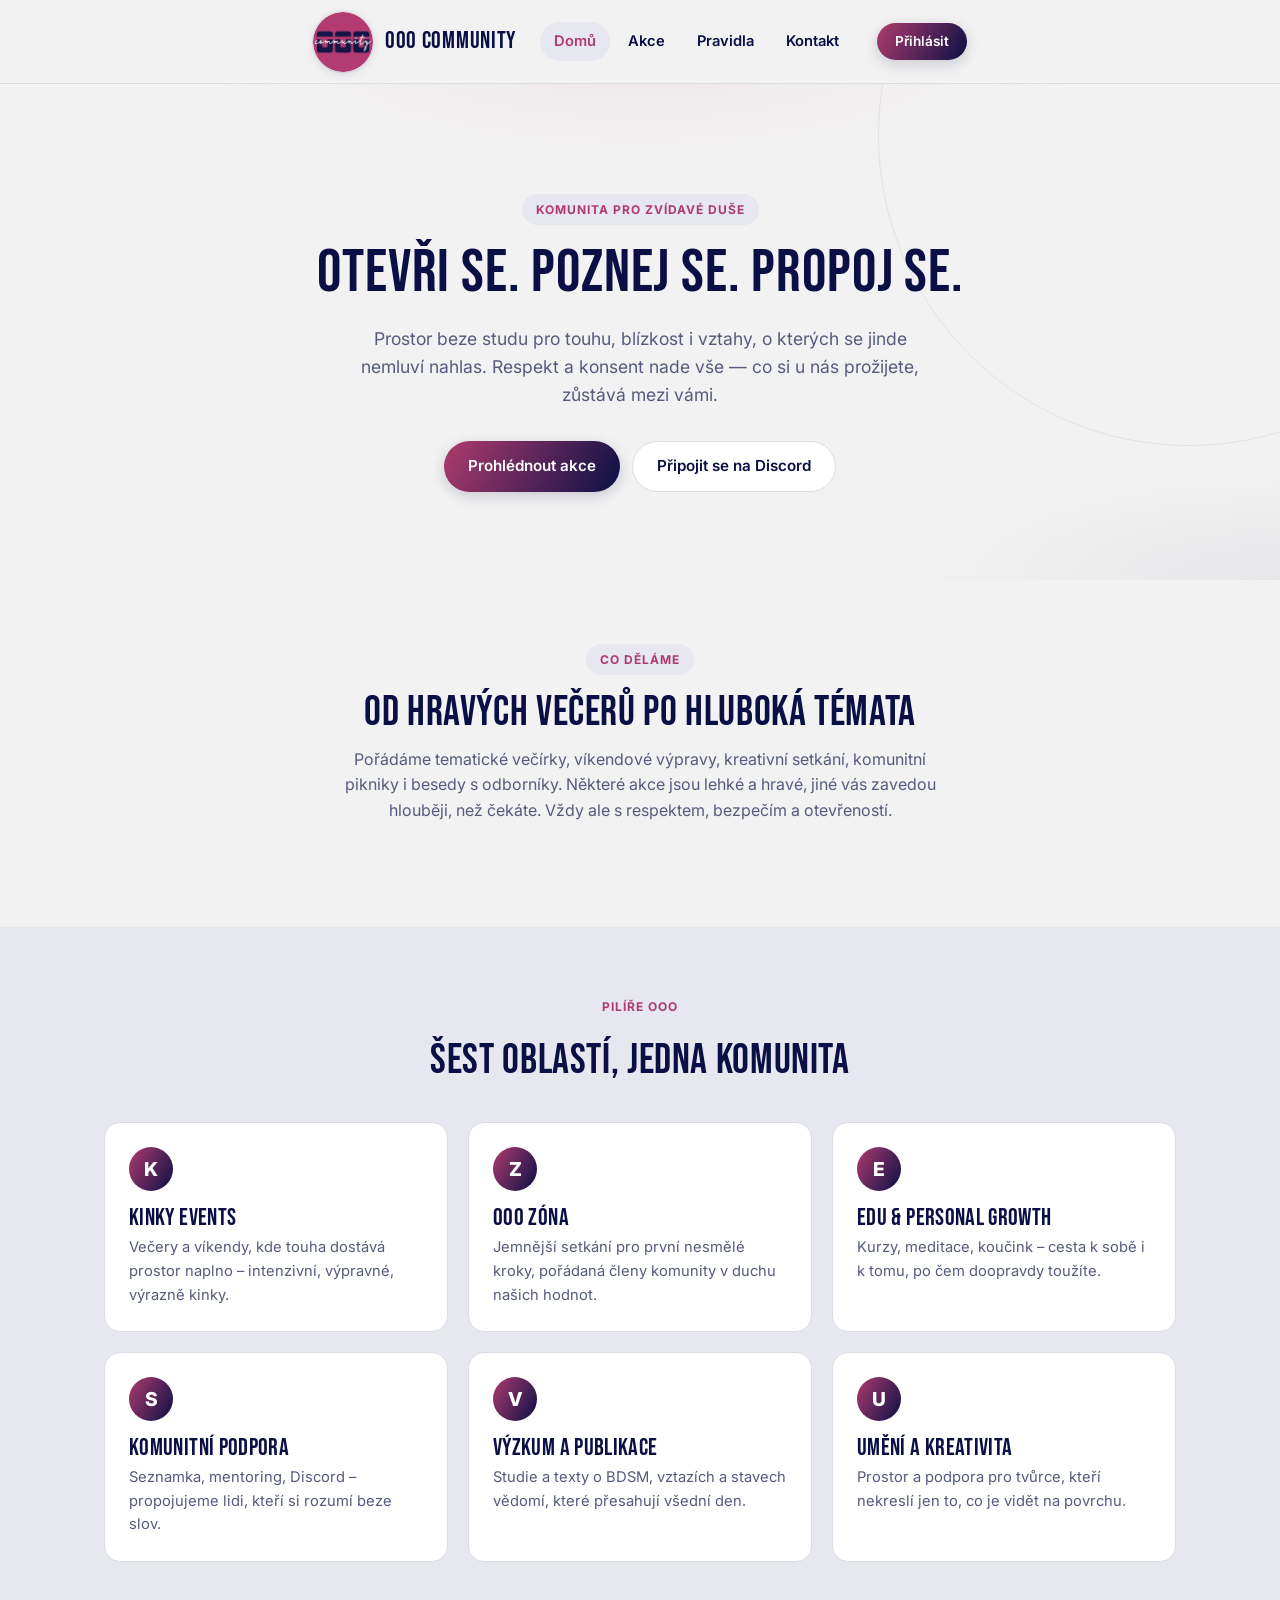
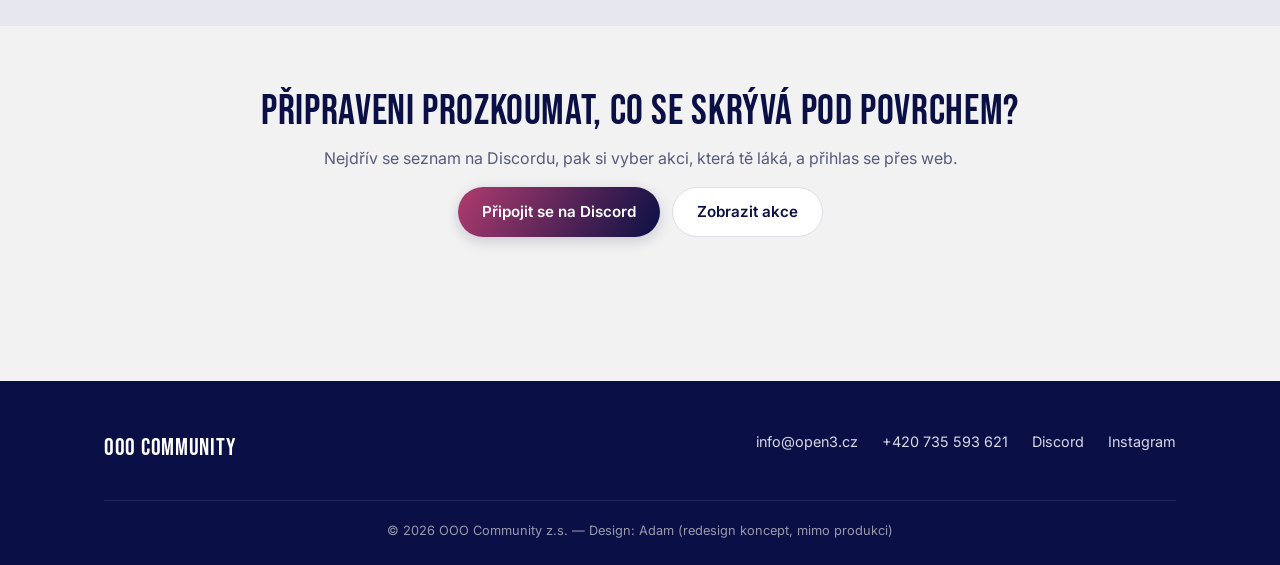
==== index.html @ bc5e49de "Přepsat texty na hlavní stránce - tajemnější a smyslnější tón" ====
<!DOCTYPE html>
<html lang="cs">
<head>
  <meta charset="utf-8">
  <meta name="viewport" content="width=device-width, initial-scale=1">
  <meta name="description" content="OOO Community - Otevři se. Poznej se. Propoj se.">
  <link rel="preconnect" href="https://fonts.googleapis.com">
  <link href="https://fonts.googleapis.com/css2?family=Bebas+Neue&family=Inter:wght@400;500;600;700;800&display=swap" rel="stylesheet">
  <link rel="icon" href="favicon.ico">
  <link rel="stylesheet" href="assets/css/style.css">
  <title>OOO Community — Otevři se. Poznej se. Propoj se.</title>
</head>
<body>

  <header class="site-header">
    <div class="container">
      <a class="brand" href="index.html"><img src="assets/images/OOOlogo.png" alt="OOO logo"> <span>OOO Community</span></a>
      <nav>
        <ul class="nav-links" id="nav-links">
          <li><a href="index.html" class="active">Domů</a></li>
          <li><a href="akce.html">Akce</a></li>
          <li><a href="pravidla.html">Pravidla</a></li>
          <li><a href="contact.html">Kontakt</a></li>
        </ul>
      </nav>
      <div class="header-actions">
        <div id="user-info"><img id="user-avatar" src="" alt=""><span id="user-name"></span></div>
        <a id="login-button" href="#" class="btn btn-primary btn-sm">Přihlásit</a>
        <button class="nav-toggle" id="nav-toggle" aria-label="Menu">☰</button>
      </div>
    </div>
  </header>

  <section class="hero">
    <div class="container">
      <span class="eyebrow">Komunita pro zvídavé duše</span>
      <h1>Otevři se. Poznej se. Propoj se.</h1>
      <p class="lead">Prostor beze studu pro touhu, blízkost i vztahy, o kterých se jinde nemluví nahlas. Respekt a konsent nade vše — co si u nás prožijete, zůstává mezi vámi.</p>
      <div class="hero-actions">
        <a href="akce.html" class="btn btn-primary">Prohlédnout akce</a>
        <a href="https://discord.gg/qYCAubmDQc" class="btn btn-outline">Připojit se na Discord</a>
      </div>
    </div>
  </section>

  <section class="section">
    <div class="container">
      <div class="section-head">
        <span class="eyebrow">Co děláme</span>
        <h2>Od hravých večerů po hluboká témata</h2>
        <p>Pořádáme tematické večírky, víkendové výpravy, kreativní setkání, komunitní pikniky i besedy s odborníky. Některé akce jsou lehké a hravé, jiné vás zavedou hlouběji, než čekáte. Vždy ale s respektem, bezpečím a otevřeností.</p>
      </div>
    </div>
  </section>

  <section class="section section-alt">
    <div class="container">
      <div class="section-head">
        <span class="eyebrow">Pilíře OOO</span>
        <h2>Šest oblastí, jedna komunita</h2>
      </div>
      <div class="pillars-grid">
        <div class="pillar-card">
          <div class="icon">K</div>
          <h3>Kinky Events</h3>
          <p>Večery a víkendy, kde touha dostává prostor naplno – intenzivní, výpravné, výrazně kinky.</p>
        </div>
        <div class="pillar-card">
          <div class="icon">Z</div>
          <h3>OOO zóna</h3>
          <p>Jemnější setkání pro první nesmělé kroky, pořádaná členy komunity v duchu našich hodnot.</p>
        </div>
        <div class="pillar-card">
          <div class="icon">E</div>
          <h3>Edu &amp; Personal Growth</h3>
          <p>Kurzy, meditace, koučink – cesta k sobě i k tomu, po čem doopravdy toužíte.</p>
        </div>
        <div class="pillar-card">
          <div class="icon">S</div>
          <h3>Komunitní podpora</h3>
          <p>Seznamka, mentoring, Discord – propojujeme lidi, kteří si rozumí beze slov.</p>
        </div>
        <div class="pillar-card">
          <div class="icon">V</div>
          <h3>Výzkum a publikace</h3>
          <p>Studie a texty o BDSM, vztazích a stavech vědomí, které přesahují všední den.</p>
        </div>
        <div class="pillar-card">
          <div class="icon">U</div>
          <h3>Umění a kreativita</h3>
          <p>Prostor a podpora pro tvůrce, kteří nekreslí jen to, co je vidět na povrchu.</p>
        </div>
      </div>
    </div>
  </section>

  <section class="section text-center">
    <div class="container">
      <h2>Připraveni prozkoumat, co se skrývá pod povrchem?</h2>
      <p>Nejdřív se seznam na Discordu, pak si vyber akci, která tě láká, a přihlas se přes web.</p>
      <div class="hero-actions">
        <a href="https://discord.gg/qYCAubmDQc" class="btn btn-primary">Připojit se na Discord</a>
        <a href="akce.html" class="btn btn-outline">Zobrazit akce</a>
      </div>
    </div>
  </section>

  <footer class="site-footer">
    <div class="container">
      <div class="footer-grid">
        <div class="footer-brand">OOO Community</div>
        <ul class="footer-links">
          <li><a href="mailto:info@open3.cz">info@open3.cz</a></li>
          <li><a href="tel:+420735593621">+420 735 593 621</a></li>
          <li><a href="https://discord.gg/qYCAubmDQc">Discord</a></li>
          <li><a href="https://www.instagram.com/ooo.community">Instagram</a></li>
        </ul>
      </div>
      <div class="footer-bottom">© 2026 OOO Community z.s. — Design: Adam (redesign koncept, mimo produkci)</div>
    </div>
  </footer>

  <script src="assets/js/auth.js"></script>
</body>
</html>
---- assets/css/style.css ----
/* ==========================================================================
   OOO Community — redesign 2026
   Moderní design systém, bez jQuery/Bootstrap/owl-carousel.
   ========================================================================== */

:root {
  /* ---- Brand barvy OOO ---- */
  --navy: #0a1045;      /* modrá hlavní */
  --purple: #af3b6e;    /* fialová dominantní */
  --off-white: #f2f2f2; /* bílá hlavní */
  --sky: #05b2dc;       /* doplňková modrá */
  --mint: #21fa90;      /* doplňková zelená */

  --bg: var(--off-white);
  --bg-alt: #e7e7ef;
  --surface: #ffffff;
  --text: var(--navy);
  --text-muted: #565b7d;
  --border: #dcdce6;

  --primary: var(--purple);
  --primary-dark: #7e2a52;
  --accent: var(--sky);
  /* Decentní přechod fialová -> modrá (dvě dominantní brand barvy), bez duhy */
  --gradient: linear-gradient(120deg, var(--purple) 0%, var(--navy) 100%);

  --success: #067a4d;
  --success-bg: #dffcee;
  --warning: #b3660a;
  --warning-bg: #fdf2e2;

  --radius-sm: 10px;
  --radius: 16px;
  --radius-lg: 24px;
  --shadow-sm: 0 1px 3px rgba(23, 23, 43, 0.06), 0 1px 2px rgba(23, 23, 43, 0.04);
  --shadow: 0 8px 24px rgba(23, 23, 43, 0.08);
  --shadow-lg: 0 20px 48px rgba(23, 23, 43, 0.14);

  --header-h: 84px;
  --container: 1120px;
}

* { box-sizing: border-box; }

html { scroll-behavior: smooth; }

body {
  margin: 0;
  font-family: "Inter", system-ui, -apple-system, "Segoe UI", sans-serif;
  background: var(--bg);
  color: var(--text);
  line-height: 1.6;
  -webkit-font-smoothing: antialiased;
}

img { max-width: 100%; display: block; }

a { color: var(--primary); text-decoration: none; }
a:hover { color: var(--primary-dark); }

.container {
  max-width: var(--container);
  margin: 0 auto;
  padding: 0 24px;
}

h1, h2, h3, h4, h5 {
  font-family: "Bebas Neue", "Arial Narrow", sans-serif;
  font-weight: 400;
  text-transform: uppercase;
  line-height: 1.05;
  letter-spacing: 0.015em;
  margin: 0 0 12px;
}
h1 { font-size: clamp(2.6rem, 5.2vw, 3.8rem); }
h2 { font-size: clamp(1.9rem, 3.6vw, 2.6rem); }
h3 { font-size: 1.5rem; }

p { margin: 0 0 16px; color: var(--text-muted); }

.eyebrow {
  display: inline-block;
  font-size: 0.75rem;
  font-weight: 700;
  letter-spacing: 0.08em;
  text-transform: uppercase;
  color: var(--primary);
  background: var(--bg-alt);
  padding: 6px 14px;
  border-radius: 999px;
  margin-bottom: 16px;
}

/* ---------- Buttons ---------- */
.btn {
  display: inline-flex;
  align-items: center;
  justify-content: center;
  gap: 8px;
  font-weight: 600;
  font-size: 0.95rem;
  padding: 12px 24px;
  border-radius: 999px;
  border: none;
  cursor: pointer;
  transition: transform 0.15s ease, box-shadow 0.15s ease, opacity 0.15s ease;
  text-decoration: none;
  white-space: nowrap;
}
.btn:hover { transform: translateY(-1px); color: inherit; }
.btn-primary {
  background: var(--gradient);
  color: #fff;
  box-shadow: 0 4px 14px rgba(10, 16, 69, 0.18);
}
.btn-primary:hover { box-shadow: 0 8px 20px rgba(10, 16, 69, 0.24); color: #fff; }
.btn-outline {
  background: var(--surface);
  color: var(--text);
  border: 1.5px solid var(--border);
}
.btn-outline:hover { border-color: var(--primary); color: var(--primary); }
.btn-sm { padding: 8px 18px; font-size: 0.85rem; }
.btn-block { width: 100%; }
.btn:disabled { opacity: 0.5; cursor: not-allowed; transform: none; }

/* ---------- Header ---------- */
.site-header {
  position: sticky;
  top: 0;
  z-index: 100;
  height: var(--header-h);
  display: flex;
  align-items: center;
  background: rgba(242, 242, 242, 0.75);
  backdrop-filter: blur(14px);
  -webkit-backdrop-filter: blur(14px);
  border-bottom: 1px solid var(--border);
}
.site-header .container {
  display: flex;
  align-items: center;
  justify-content: space-between;
  gap: 24px;
}
.brand {
  display: flex;
  align-items: center;
  gap: 12px;
  font-family: "Bebas Neue", "Arial Narrow", sans-serif;
  font-weight: 400;
  text-transform: uppercase;
  font-size: 1.5rem;
  letter-spacing: 0.03em;
  color: var(--text);
  min-width: 0;
  flex-shrink: 1;
}
.brand img {
  height: 60px; width: 60px; object-fit: cover;
  border-radius: 50%; flex-shrink: 0;
  box-shadow: 0 0 0 1px rgba(10, 16, 69, 0.08), 0 2px 8px rgba(10, 16, 69, 0.12);
  transition: transform 0.35s cubic-bezier(0.34, 1.56, 0.64, 1);
}
.brand:hover img { transform: rotate(8deg) scale(1.05); }
.brand span { white-space: nowrap; overflow: hidden; text-overflow: ellipsis; }

.nav-links {
  display: flex;
  align-items: center;
  gap: 4px;
  list-style: none;
  margin: 0;
  padding: 0;
}
.nav-links a {
  display: block;
  padding: 8px 14px;
  border-radius: 999px;
  color: var(--text);
  font-weight: 600;
  font-size: 0.92rem;
}
.nav-links a:hover, .nav-links a.active { background: var(--bg-alt); color: var(--primary); }

.header-actions { display: flex; align-items: center; gap: 12px; }

#user-info {
  display: none;
  align-items: center;
  gap: 8px;
  padding: 6px 14px 6px 6px;
  border-radius: 999px;
  background: var(--bg-alt);
  font-weight: 600;
  font-size: 0.88rem;
}
#user-info img { width: 28px; height: 28px; border-radius: 50%; }

.nav-toggle {
  display: none;
  background: none;
  border: none;
  font-size: 1.4rem;
  cursor: pointer;
  color: var(--text);
}

@media (max-width: 860px) {
  .nav-toggle { display: block; }
  .nav-links {
    position: absolute;
    top: var(--header-h);
    left: 0;
    right: 0;
    flex-direction: column;
    align-items: stretch;
    background: var(--surface);
    padding: 12px;
    border-bottom: 1px solid var(--border);
    box-shadow: var(--shadow);
    display: none;
  }
  .nav-links.open { display: flex; }
  .nav-links a { padding: 12px 16px; }
}

/* Mobil: hlavička se nevejde na šířku se vším najednou - schováme text loga a zmenšíme mezery */
@media (max-width: 480px) {
  :root { --header-h: 64px; }
  .site-header .container { gap: 8px; padding: 0 16px; }
  .brand img { height: 42px; width: 42px; }
  .brand span { display: none; }
  .header-actions { gap: 6px; }
  #user-info span { display: none; }
  .btn-sm { padding: 8px 14px; font-size: 0.82rem; }
}

/* ---------- Hero ---------- */
/* Decentní, luxusní nádech - jeden jemný přechod fialová/modrá, žádná duha */
.hero {
  padding: 110px 0 88px;
  text-align: center;
  position: relative;
  overflow: hidden;
  background:
    radial-gradient(ellipse 60% 50% at 50% -10%, rgba(175, 59, 110, 0.06), transparent 60%),
    radial-gradient(ellipse 50% 40% at 100% 100%, rgba(10, 16, 69, 0.05), transparent 60%);
}
.hero::before {
  content: "";
  position: absolute;
  z-index: 0;
  width: 620px; height: 620px;
  right: -220px; top: -260px;
  border-radius: 50%;
  border: 1px solid rgba(10, 16, 69, 0.07);
}
.hero .container { position: relative; z-index: 1; }
.hero h1 { max-width: 760px; margin: 0 auto 20px; }
.hero p.lead { max-width: 560px; margin: 0 auto 32px; font-size: 1.1rem; }
.hero-actions { display: flex; justify-content: center; gap: 12px; flex-wrap: wrap; }

/* ---------- Sections ---------- */
.section { padding: 64px 0; }
.section-alt { background: var(--bg-alt); }
.section-head { text-align: center; max-width: 620px; margin: 0 auto 40px; }

.pillars-grid {
  display: grid;
  grid-template-columns: repeat(auto-fit, minmax(min(260px, 100%), 1fr));
  gap: 20px;
}
.pillar-card {
  background: var(--surface);
  border: 1px solid var(--border);
  border-radius: var(--radius);
  padding: 24px;
  transition: transform 0.15s ease, box-shadow 0.15s ease;
}
.pillar-card:hover { transform: translateY(-3px); box-shadow: var(--shadow); }
.pillar-card .icon {
  width: 44px; height: 44px;
  border-radius: 50%;
  background: var(--gradient);
  display: flex; align-items: center; justify-content: center;
  color: #fff; font-size: 1.2rem; font-weight: 800;
  margin-bottom: 14px;
}
.pillar-card h3 { margin-bottom: 6px; }
.pillar-card p { margin: 0; font-size: 0.92rem; }

/* ---------- Event grid & cards ---------- */
.filters {
  display: flex;
  gap: 8px;
  flex-wrap: wrap;
  margin-bottom: 28px;
}
.filter-btn {
  padding: 8px 18px;
  border-radius: 999px;
  border: 1.5px solid var(--border);
  background: var(--surface);
  font-weight: 600;
  font-size: 0.85rem;
  cursor: pointer;
  color: var(--text);
  transition: all 0.15s ease;
}
.filter-btn.active, .filter-btn:hover { border-color: var(--primary); color: var(--primary); background: var(--bg-alt); }

.event-grid {
  display: grid;
  grid-template-columns: repeat(auto-fill, minmax(min(280px, 100%), 1fr));
  gap: 24px;
}
.event-card {
  background: var(--surface);
  border: 1px solid var(--border);
  border-radius: var(--radius);
  overflow: hidden;
  display: flex;
  flex-direction: column;
  transition: transform 0.18s ease, box-shadow 0.18s ease;
}
.event-card:hover { transform: translateY(-4px); box-shadow: var(--shadow-lg); }
.event-card .thumb {
  aspect-ratio: 4 / 3;
  background: var(--bg-alt);
  overflow: hidden;
  position: relative;
}
.event-card .thumb img { width: 100%; height: 100%; object-fit: cover; }
.event-card .badge-soon {
  position: absolute; top: 12px; left: 12px;
  background: var(--warning-bg); color: var(--warning);
  font-size: 0.72rem; font-weight: 700;
  padding: 4px 10px; border-radius: 999px;
}
.event-card .body { padding: 20px; display: flex; flex-direction: column; gap: 8px; flex: 1; }
.event-card .price { font-family: "Bebas Neue", "Arial Narrow", sans-serif; font-weight: 400; letter-spacing: 0.02em; color: var(--primary); font-size: 1.35rem; }
.event-card .meta { font-size: 0.82rem; color: var(--text-muted); }
.event-card .desc { font-size: 0.88rem; color: var(--text-muted); flex: 1;
  display: -webkit-box; -webkit-line-clamp: 3; -webkit-box-orient: vertical; overflow: hidden; }
.event-card .footer-row { margin-top: 8px; }

.access-badge {
  display: inline-block;
  font-size: 0.78rem;
  font-weight: 700;
  padding: 6px 12px;
  border-radius: 999px;
}
.access-badge.locked { background: var(--bg-alt); color: var(--text-muted); }
.access-badge.role { background: var(--warning-bg); color: var(--warning); }

.empty-state, .loading-state {
  text-align: center;
  padding: 60px 20px;
  color: var(--text-muted);
}

/* ---------- Detail page ---------- */
.detail-hero { padding: 40px 0 80px; }
.back-link { font-weight: 600; font-size: 0.9rem; display: inline-flex; align-items: center; gap: 6px; margin-bottom: 20px; }

.event-description {
  width: 100%;
  margin: 56px 0 0;
  padding-top: 40px;
  border-top: 1px solid var(--border);
}
.event-description h2 { margin-bottom: 20px; }
.event-description .prose {
  color: var(--text-muted);
  font-size: 1rem;
  line-height: 1.75;
  column-width: 420px;
  column-gap: 56px;
}
.event-description .prose br { content: ""; display: block; margin-top: 10px; }
@media (max-width: 760px) { .event-description .prose { column-width: auto; column-count: 1; } }

.detail-grid {
  display: grid;
  grid-template-columns: 1.5fr 1fr;
  gap: 40px;
  align-items: start;
}
@media (max-width: 900px) { .detail-grid { grid-template-columns: 1fr; } }

/* Galerie zůstává "přilepená" při scrollu, ať mezi ní a delším buy boxem nevzniká prázdná mezera */
.detail-grid > div:first-child {
  position: sticky;
  top: calc(var(--header-h) + 24px);
}
@media (max-width: 900px) {
  .detail-grid > div:first-child { position: static; }
}

.gallery {
  border-radius: var(--radius-lg);
  overflow: hidden;
  background: var(--bg-alt);
}
.gallery-viewport { position: relative; }
.gallery-main {
  aspect-ratio: 4 / 3;
  overflow-x: auto;
  scroll-snap-type: x mandatory;
  display: flex;
  scrollbar-width: none;
}
.gallery-main::-webkit-scrollbar { display: none; }
.gallery-main img {
  flex: 0 0 100%;
  width: 100%; height: 100%;
  object-fit: cover;
  scroll-snap-align: start;
}
.gallery-dots { display: flex; justify-content: center; gap: 6px; padding: 12px; }
.gallery-dots span {
  width: 7px; height: 7px; border-radius: 50%;
  background: var(--border);
  cursor: pointer;
}
.gallery-dots span.active { background: var(--primary); width: 18px; border-radius: 4px; }

.gallery-arrow {
  position: absolute;
  top: 50%;
  transform: translateY(-50%);
  width: 40px; height: 40px;
  border-radius: 50%;
  border: none;
  background: rgba(255, 255, 255, 0.9);
  color: var(--navy);
  font-size: 1.3rem;
  line-height: 1;
  cursor: pointer;
  display: flex; align-items: center; justify-content: center;
  box-shadow: 0 2px 10px rgba(10, 16, 69, 0.18);
  transition: background 0.15s ease, transform 0.15s ease;
}
.gallery-arrow:hover { background: #fff; transform: translateY(-50%) scale(1.06); }
.gallery-arrow-prev { left: 12px; }
.gallery-arrow-next { right: 12px; }

.detail-card {
  background: var(--surface);
  border: 1px solid var(--border);
  border-radius: var(--radius-lg);
  padding: 32px;
}
/* Cena je tu vedlejší informace - datum (níže) je hlavní */
.detail-card .price-tag {
  font-family: "Inter", sans-serif;
  font-size: 1.05rem;
  font-weight: 600;
  color: var(--text-muted);
  margin-bottom: 4px;
}

/* Datum je klíčová informace u akce - výrazně největší a v brand barvě */
.date-strip {
  margin: 18px 0 8px;
  padding: 16px 0;
  border-top: 1px solid var(--border);
  border-bottom: 1px solid var(--border);
}
.date-strip-main {
  font-family: "Bebas Neue", "Arial Narrow", sans-serif;
  font-size: 2.2rem;
  line-height: 1.1;
  letter-spacing: 0.02em;
  color: var(--primary);
}
.date-strip-sub { font-size: 0.85rem; color: var(--text-muted); margin-top: 6px; }
.date-strip-sub + .date-strip-sub { margin-top: 2px; }

.lead-teaser { font-size: 0.95rem; color: var(--text-muted); margin: 4px 0 16px; line-height: 1.6; }
.read-more-link { font-weight: 600; color: var(--primary); white-space: nowrap; }

.discord-link-inline { font-size: 0.86rem; color: var(--text-muted); margin: 0 0 24px; }
.discord-link-inline a { color: var(--primary); font-weight: 600; }

/* ---------- Form ---------- */
.form-group { margin-bottom: 20px; }
.form-label { display: block; font-weight: 700; font-size: 0.88rem; margin-bottom: 8px; }
.form-control {
  width: 100%;
  padding: 12px 16px;
  border-radius: var(--radius-sm);
  border: 1.5px solid var(--border);
  font: inherit;
  font-size: 0.95rem;
  background: var(--surface);
  color: var(--text);
}
.form-control:focus { outline: none; border-color: var(--primary); }
.form-hint { font-size: 0.78rem; color: var(--text-muted); margin-top: 6px; }

.pill-choice { display: flex; gap: 10px; }
.pill-choice label {
  flex: 1;
  text-align: center;
  padding: 12px;
  border-radius: var(--radius-sm);
  border: 1.5px solid var(--border);
  font-weight: 600;
  font-size: 0.9rem;
  cursor: pointer;
  transition: all 0.15s ease;
}
.pill-choice input { display: none; }
.pill-choice input:checked + label,
.pill-choice label.checked { border-color: var(--primary); background: var(--bg-alt); color: var(--primary); }

.pref-list { list-style: none; padding: 0; margin: 0; display: flex; flex-direction: column; gap: 8px; }
.pref-list label {
  display: flex; align-items: center; gap: 10px;
  padding: 10px 14px;
  border: 1.5px solid var(--border);
  border-radius: var(--radius-sm);
  font-size: 0.9rem;
  cursor: pointer;
}
.pref-list input { accent-color: var(--primary); width: 16px; height: 16px; }

.autocomplete-wrap { position: relative; }
.autocomplete-dropdown {
  position: absolute; top: calc(100% + 4px); left: 0; right: 0;
  background: var(--surface);
  border: 1px solid var(--border);
  border-radius: var(--radius-sm);
  box-shadow: var(--shadow-lg);
  max-height: 220px;
  overflow-y: auto;
  z-index: 20;
  display: none;
}
.autocomplete-item { padding: 10px 14px; cursor: pointer; border-bottom: 1px solid var(--border); }
.autocomplete-item:last-child { border-bottom: none; }
.autocomplete-item:hover { background: var(--bg-alt); }
.autocomplete-item strong { display: block; font-size: 0.9rem; }
.autocomplete-item small { color: var(--text-muted); }

/* ---------- Status panels (deposit / final / done / denied) ---------- */
.status-panel {
  border-radius: var(--radius);
  padding: 20px;
  margin-top: 16px;
}
.status-panel.info { background: var(--bg-alt); }
.status-panel.success { background: var(--success-bg); }
.status-panel .qr-wrap { display: flex; gap: 20px; align-items: center; flex-wrap: wrap; margin-top: 12px; }
.status-panel .qr-wrap img { width: 160px; height: 160px; border-radius: 12px; background: #fff; padding: 8px; border: 1px solid var(--border); }
.status-panel .qr-info { font-size: 0.88rem; }
.status-panel .qr-info div { margin-bottom: 4px; }
.status-panel h4 { margin-bottom: 8px; }

.access-denied {
  max-width: 480px;
  margin: 80px auto;
  text-align: center;
  padding: 40px;
  background: var(--surface);
  border: 1px solid var(--border);
  border-radius: var(--radius-lg);
}

/* ---------- How it works ---------- */
.steps {
  display: grid;
  grid-template-columns: repeat(auto-fit, minmax(min(180px, 100%), 1fr));
  gap: 20px;
  counter-reset: step;
}
.step { position: relative; padding-top: 8px; }
.step::before {
  counter-increment: step;
  content: counter(step);
  display: flex; align-items: center; justify-content: center;
  width: 32px; height: 32px;
  border-radius: 50%;
  background: var(--gradient);
  color: #fff; font-weight: 800; font-size: 0.9rem;
  margin-bottom: 12px;
}
.step h4 { font-size: 0.98rem; margin-bottom: 4px; }
.step p { font-size: 0.86rem; margin: 0; }

/* ---------- Simple content pages (pravidla / kontakt) ---------- */
.rules-list { list-style: none; padding: 0; margin: 0; display: flex; flex-direction: column; gap: 14px; }
.rules-list li {
  background: var(--surface);
  border: 1px solid var(--border);
  border-radius: var(--radius);
  padding: 16px 20px;
  font-size: 0.92rem;
}
.rules-list strong { color: var(--text); }

.contact-grid { display: grid; grid-template-columns: repeat(auto-fit, minmax(min(240px, 100%), 1fr)); gap: 20px; }
.contact-card {
  background: var(--surface);
  border: 1px solid var(--border);
  border-radius: var(--radius);
  padding: 24px;
}
.contact-card h3 { font-size: 0.95rem; text-transform: uppercase; letter-spacing: 0.04em; color: var(--text-muted); margin-bottom: 12px; }
.contact-card a { font-weight: 600; color: var(--text); display: block; margin-bottom: 6px; }
.contact-card a:hover { color: var(--primary); }

/* ---------- Footer ---------- */
.site-footer {
  margin-top: 80px;
  background: var(--text);
  color: #d8d7e6;
  padding: 48px 0 24px;
}
.footer-grid { display: flex; justify-content: space-between; flex-wrap: wrap; gap: 24px; margin-bottom: 32px; }
.footer-brand { font-family: "Bebas Neue", "Arial Narrow", sans-serif; font-weight: 400; text-transform: uppercase; letter-spacing: 0.03em; color: #fff; font-size: 1.5rem; }
.footer-links { display: flex; gap: 24px; flex-wrap: wrap; list-style: none; padding: 0; margin: 0; }
.footer-links a { color: #d8d7e6; font-size: 0.9rem; }
.footer-links a:hover { color: #fff; }
.footer-bottom { border-top: 1px solid rgba(255,255,255,0.1); padding-top: 20px; font-size: 0.8rem; color: #9998ac; text-align: center; }

/* ---------- Utility ---------- */
.hidden { display: none !important; }
.text-center { text-align: center; }
.mt-lg { margin-top: 32px; }
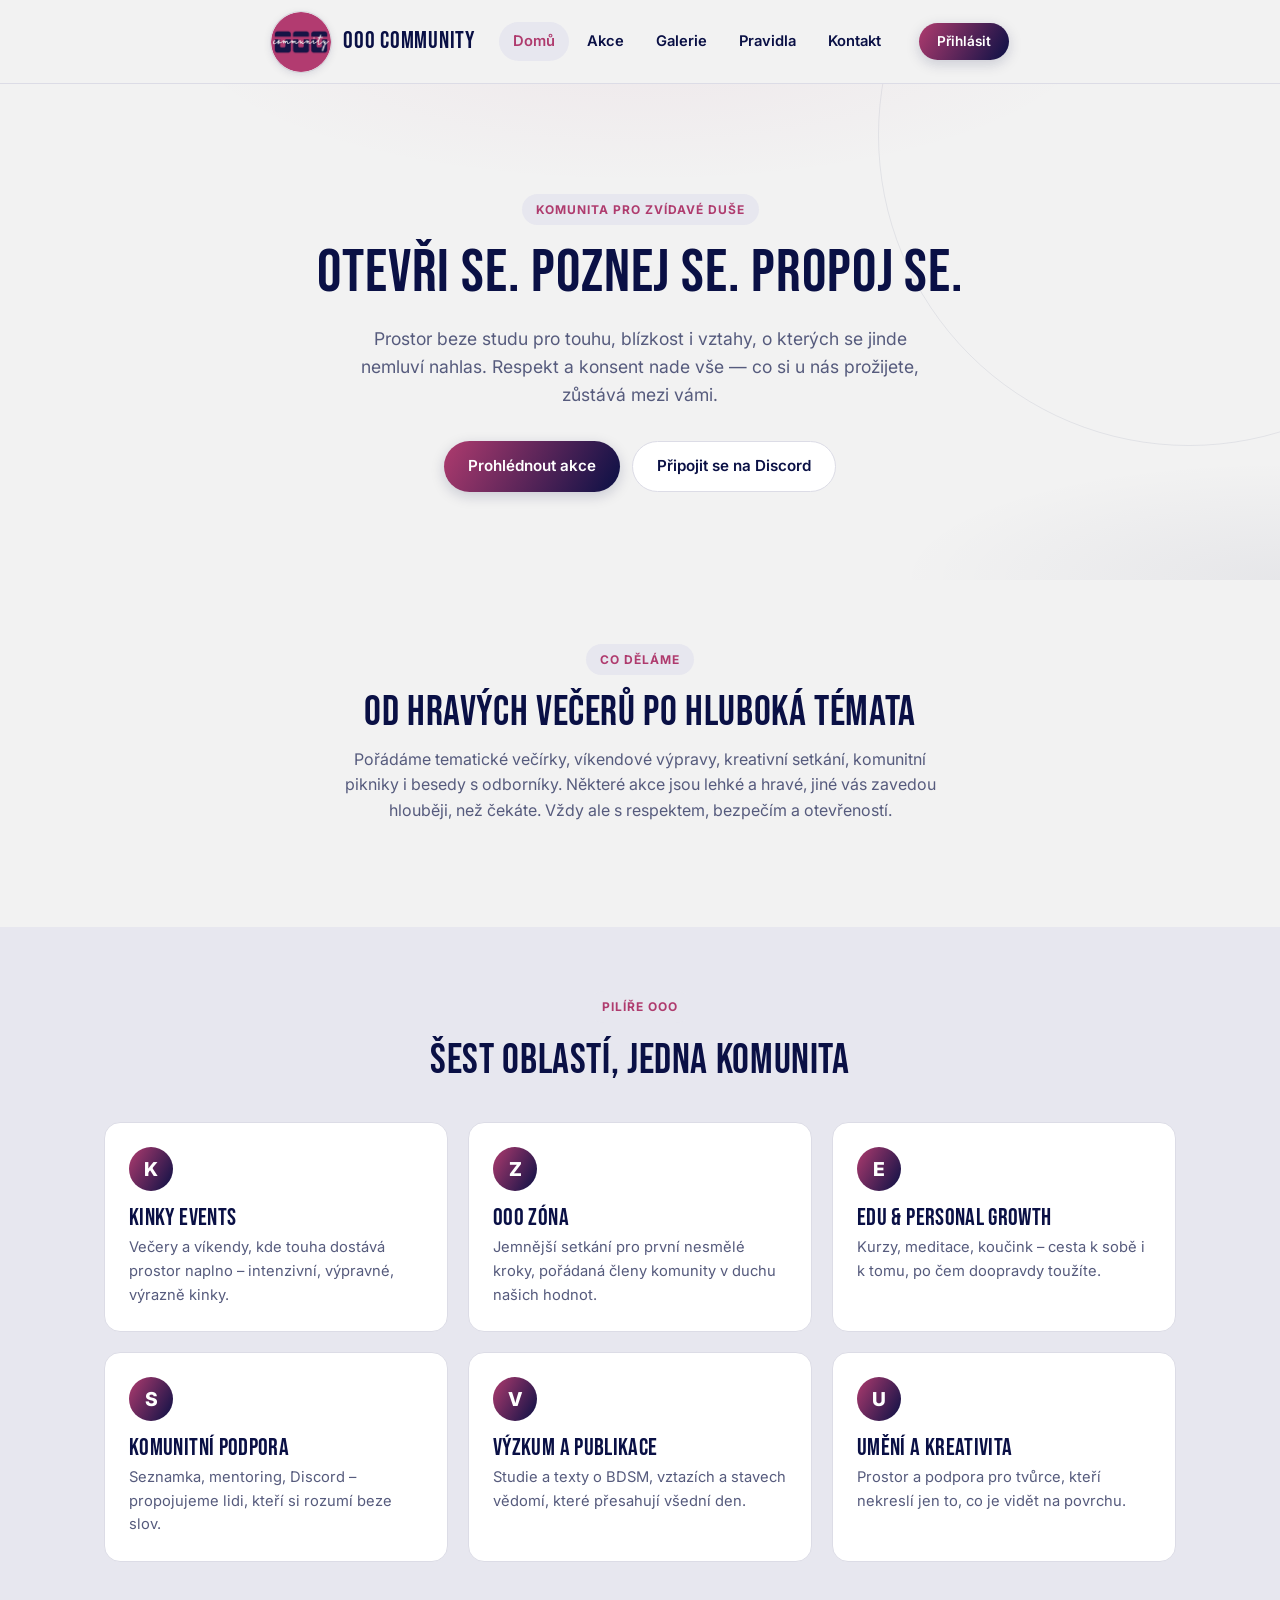
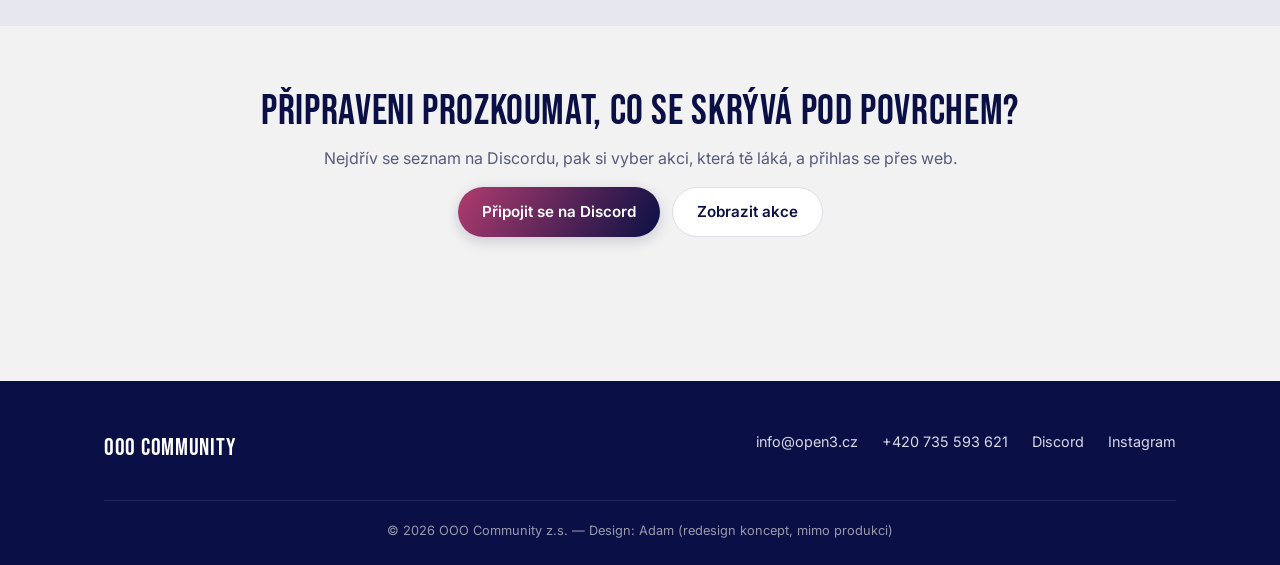
==== commit cf316333: "Reakce na fotky v galerii + nova stranka Galerie v menu Emoji reakce (jen prihlasenym, jedna reakce " ====
--- a/index.html
+++ b/index.html
@@ -1,6 +1,7 @@
 <!DOCTYPE html>
 <html lang="cs">
 <head>
+  <meta name="referrer" content="no-referrer">
   <meta charset="utf-8">
   <meta name="viewport" content="width=device-width, initial-scale=1">
   <meta name="description" content="OOO Community - Otevři se. Poznej se. Propoj se.">
@@ -14,19 +15,21 @@
 
   <header class="site-header">
     <div class="container">
+      <button class="nav-toggle" id="nav-toggle" aria-label="Menu">☰</button>
       <a class="brand" href="index.html"><img src="assets/images/OOOlogo.png" alt="OOO logo"> <span>OOO Community</span></a>
       <nav>
         <ul class="nav-links" id="nav-links">
           <li><a href="index.html" class="active">Domů</a></li>
           <li><a href="akce.html">Akce</a></li>
+          <li><a href="galerie.html">Galerie</a></li>
           <li><a href="pravidla.html">Pravidla</a></li>
           <li><a href="contact.html">Kontakt</a></li>
+          <li id="nav-admin" style="display:none;"><a href="admin-akce.html">Administrace</a></li>
         </ul>
       </nav>
       <div class="header-actions">
         <div id="user-info"><img id="user-avatar" src="" alt=""><span id="user-name"></span></div>
         <a id="login-button" href="#" class="btn btn-primary btn-sm">Přihlásit</a>
-        <button class="nav-toggle" id="nav-toggle" aria-label="Menu">☰</button>
       </div>
     </div>
   </header>
@@ -121,5 +124,6 @@
   </footer>
 
   <script src="assets/js/auth.js"></script>
+  <script src="assets/js/profile-modal.js"></script>
 </body>
 </html>
--- a/assets/css/style.css
+++ b/assets/css/style.css
@@ -194,8 +194,29 @@
   background: var(--bg-alt);
   font-weight: 600;
   font-size: 0.88rem;
+  position: relative;
+  cursor: pointer;
 }
 #user-info img { width: 28px; height: 28px; border-radius: 50%; }
+
+/* Mini menu po kliknutí na avatar/jméno (2026-08-25, plán sekce 7c) - "Profil" a
+   "Odhlásit" místo dřívějšího samostatného tlačítka Odhlásit, co rovnou odhlašovalo. */
+.user-menu {
+  position: absolute; top: calc(100% + 8px); right: 0; min-width: 160px;
+  background: var(--surface); border: 1px solid var(--border); border-radius: var(--radius-sm);
+  box-shadow: var(--shadow-lg); padding: 6px; z-index: 500;
+  display: flex; flex-direction: column; gap: 2px;
+}
+.user-menu.hidden { display: none; }
+.user-menu-item {
+  display: block; width: 100%; text-align: left; padding: 9px 12px; border-radius: 8px;
+  background: none; border: none; font-size: 0.88rem; font-weight: 600; color: var(--text);
+  cursor: pointer; font-family: inherit;
+}
+.user-menu-item:hover { background: var(--bg-alt); }
+.user-menu-item--danger:hover { background: #fdecea; color: #b42318; }
+
+.btn-uname { display: none; }
 
 .nav-toggle {
   display: none;
@@ -208,6 +229,22 @@
 
 @media (max-width: 860px) {
   .nav-toggle { display: block; }
+  .site-header .container {
+    display: grid;
+    width: 100%;
+    grid-template-columns: minmax(0, 1fr) auto minmax(0, 1fr);
+    align-items: center;
+  }
+  .nav-toggle { grid-column: 1; grid-row: 1; justify-self: start; }
+  .brand { grid-column: 2; grid-row: 1; justify-self: center; }
+  .header-actions { grid-column: 3; grid-row: 1; justify-self: end; }
+  /* Avatar zůstává klikatelný i na mobilu (2026-08-25) - jen jméno vedle něj se na úzkém
+     displeji schová, ať se hlavička nemačká; menu po kliknutí funguje stejně jako na
+     desktopu. */
+  #user-info { padding: 4px; background: none; }
+  #user-name { display: none; }
+  .user-menu { right: -4px; }
+  nav { grid-column: 1 / -1; grid-row: 2; }
   .nav-links {
     position: absolute;
     top: var(--header-h);
@@ -231,8 +268,7 @@
   .site-header .container { gap: 8px; padding: 0 16px; }
   .brand img { height: 42px; width: 42px; }
   .brand span { display: none; }
-  .header-actions { gap: 6px; }
-  #user-info span { display: none; }
+  .header-actions { gap: 2px; }
   .btn-sm { padding: 8px 14px; font-size: 0.82rem; }
 }
 
@@ -344,6 +380,12 @@
 .event-card .desc { font-size: 0.88rem; color: var(--text-muted); flex: 1;
   display: -webkit-box; -webkit-line-clamp: 3; -webkit-box-orient: vertical; overflow: hidden; }
 .event-card .footer-row { margin-top: 8px; }
+.event-card .badge-video {
+  position: absolute; top: 12px; right: 12px;
+  background: rgba(0,0,0,0.6); color: #fff;
+  font-size: 0.72rem; font-weight: 700;
+  padding: 4px 10px; border-radius: 999px;
+}
 
 .access-badge {
   display: inline-block;
@@ -630,4 +672,131 @@
 /* ---------- Utility ---------- */
 .hidden { display: none !important; }
 .text-center { text-align: center; }
+
+/* ---------- Znovupoužitelné okno detailu člena (Část B, 2026-08-24) ---------- */
+.member-modal-overlay {
+  position: fixed; inset: 0; background: rgba(10, 16, 69, 0.6); z-index: 1000;
+  display: flex; align-items: center; justify-content: center; padding: 16px;
+}
+.member-modal {
+  background: var(--surface); border-radius: var(--radius); padding: 28px;
+  max-width: 560px; width: 100%; max-height: 88vh; overflow-y: auto;
+  box-shadow: var(--shadow-lg); position: relative;
+}
+.member-modal-close {
+  position: absolute; top: 12px; right: 16px; background: none; border: none;
+  font-size: 1.6rem; line-height: 1; color: var(--text-muted); cursor: pointer;
+}
+.member-modal-close:hover { color: var(--text); }
+.member-modal-loading, .member-modal-error, .member-modal-empty { color: var(--text-muted); font-size: 0.9rem; }
+.member-modal-error { color: #b42318; }
+.member-modal-header { display: flex; gap: 16px; align-items: center; margin-bottom: 16px; }
+.member-modal-header h3 { margin: 0 0 4px; }
+.member-modal-photo {
+  /* Kulaté ořezávalo obličej/rohy fotky (2026-08-24, oprava na žádost) - čtvercový rámeček
+     s object-fit:contain zobrazí celou fotku beze ztráty, i za cenu prázdného okraje. */
+  width: 88px; height: 88px; border-radius: var(--radius-sm); object-fit: contain; flex-shrink: 0;
+  background: var(--bg-alt); border: 1px solid var(--border); cursor: zoom-in;
+}
+.member-photo-lightbox {
+  position: fixed; inset: 0; background: rgba(10, 16, 69, 0.85); z-index: 1100;
+  display: flex; align-items: center; justify-content: center; padding: 24px; cursor: zoom-out;
+}
+.member-photo-lightbox img { max-width: 100%; max-height: 100%; border-radius: var(--radius); box-shadow: var(--shadow-lg); }
+.member-modal-photo-empty { border: 1px dashed var(--border); }
+.member-modal-contact { font-size: 0.85rem; color: var(--text-muted); margin: 0; }
+.member-modal h4 { margin: 20px 0 8px; font-size: 0.95rem; text-transform: uppercase; letter-spacing: 0.03em; color: var(--text-muted); }
+.member-access-list { display: flex; flex-direction: column; gap: 6px; }
+.member-access-row { display: flex; align-items: center; gap: 8px; padding: 8px 12px; border-radius: var(--radius-sm); font-size: 0.88rem; }
+.member-access-ok { background: var(--success-bg); color: var(--success); }
+.member-access-waiting { background: var(--warning-bg); color: var(--warning); }
+.member-access-missing { background: var(--bg-alt); color: var(--text-muted); }
+.member-access-icon { font-weight: 700; }
+.member-history-list { list-style: none; padding: 0; margin: 0; display: flex; flex-direction: column; gap: 6px; }
+.member-history-list li { font-size: 0.88rem; background: var(--bg-alt); padding: 8px 12px; border-radius: var(--radius-sm); }
+.member-history-status { color: var(--text-muted); }
+.member-q-fields { display: flex; flex-direction: column; gap: 6px; }
+.member-q-field { font-size: 0.88rem; }
+.member-patron-actions { margin-top: 16px; padding-top: 16px; border-top: 1px solid var(--border); display: flex; flex-direction: column; gap: 10px; }
+.member-patron-actions select { padding: 8px 10px; border-radius: var(--radius-sm); border: 1.5px solid var(--border); margin-left: 8px; }
+.member-patron-buttons { display: flex; gap: 10px; }
+.member-modal-msg { font-size: 0.85rem; color: var(--text-muted); margin: 0; }
+.member-notes-section { margin-top: 16px; padding-top: 16px; border-top: 1px solid var(--border); display: flex; flex-direction: column; gap: 10px; }
+.member-notes-checks { display: flex; gap: 16px; flex-wrap: wrap; font-size: 0.88rem; }
+.member-notes-checks label { display: flex; align-items: center; gap: 6px; cursor: pointer; }
+.member-notes-section textarea { width: 100%; min-height: 60px; padding: 8px 10px; border-radius: var(--radius-sm); border: 1.5px solid var(--border); font-family: inherit; font-size: 0.88rem; resize: vertical; box-sizing: border-box; }
+.member-notes-section label.member-notes-label { font-size: 0.82rem; color: var(--text-muted); display: block; margin-bottom: 4px; }
+
+.member-link { color: var(--primary); cursor: pointer; text-decoration: underline; text-underline-offset: 2px; background: none; border: none; padding: 0; font: inherit; }
+.member-link:hover { color: var(--primary-dark); }
 .mt-lg { margin-top: 32px; }
+
+/* Zaplněnost akce (2026-08-25) - vizuální pruh bez čísel, jen slovní pásmo (viz
+   lib/capacity.js na backendu - fráze i procenta se počítají tam, nikdy se sem
+   neposílá skutečné číslo). Podlaha na straně backendu zajišťuje, že pruh nikdy
+   nevypadá prázdný. */
+.occupancy { margin: 10px 0; }
+.occupancy-track { height: 7px; border-radius: 999px; background: var(--bg-alt); overflow: hidden; }
+.occupancy-fill { height: 100%; border-radius: 999px; background: var(--gradient); }
+.occupancy-text { font-size: 0.78rem; font-weight: 700; color: var(--primary); margin-top: 5px; }
+
+/* Fotogalerie z akce (2026-08-26) - veřejná/omezená mřížka na detailu akce, oddělená od
+   .gallery výše (to je jen cover foto/album akce, tohle jsou fotky Z AKCE nahrané v
+   administraci). Podalba jako pojmenované skupiny, "bez podalba" bez nadpisu. */
+.event-photo-gallery { margin-top: 40px; }
+.epg-group { margin-bottom: 24px; }
+.epg-group-title { font-size: 0.9rem; font-weight: 700; color: var(--primary); text-transform: uppercase; letter-spacing: 0.03em; margin-bottom: 10px; }
+.epg-grid { display: grid; grid-template-columns: repeat(auto-fill, minmax(180px, 1fr)); gap: 12px; }
+.epg-item { display: block; aspect-ratio: 1; border-radius: var(--radius-sm); overflow: hidden; background: var(--bg-alt); }
+.epg-item img { width: 100%; height: 100%; object-fit: cover; display: block; transition: transform .15s; }
+.epg-item:hover img { transform: scale(1.04); }
+.epg-video iframe { width: 100%; height: 100%; border: none; }
+.epg-note { margin-top: 8px; font-style: italic; }
+.epg-cell { display: flex; flex-direction: column; gap: 6px; }
+.epg-reactions { display: flex; flex-wrap: wrap; gap: 6px; align-items: center; position: relative; }
+.epg-reaction-pill, .epg-reaction-add, .epg-reaction-pick {
+  border: 1.5px solid var(--border); background: var(--bg-card, #fff);
+  border-radius: 999px; padding: 2px 9px; font-size: 0.82rem; cursor: pointer; line-height: 1.6;
+}
+.epg-reaction-pill.mine { border-color: var(--primary); background: var(--primary-bg, rgba(0,0,0,0.05)); font-weight: 700; }
+.epg-reaction-add { padding: 2px 8px; color: var(--text-muted); }
+.epg-reaction-picker {
+  display: flex; flex-wrap: wrap; gap: 4px; width: 100%;
+  padding-top: 4px;
+}
+.epg-reaction-picker.hidden { display: none; }
+.epg-reaction-pick { padding: 2px 7px; font-size: 0.95rem; }
+
+/* Zrušená účast v přehledu přihlášek (2026-08-25) - řádek zůstává, jen prošedlý a
+   přeškrtnutý, ať je vidět historie, ne skrytý/smazaný záznam. */
+.reg-row-cancelled { opacity: 0.55; text-decoration: line-through; }
+.reg-row-cancelled .member-link { pointer-events: none; text-decoration: line-through; }
+
+/* ---------- Admin tabulky - responzivní na mobilu (2026-08-24, na žádost - vodorovné
+   posouvání "není přehledný") ---------- */
+.admin-tabs { display: flex; gap: 8px; margin-bottom: 24px; border-bottom: 1px solid var(--border); flex-wrap: wrap; }
+.admin-tabs a { padding: 10px 16px; font-size: 0.9rem; font-weight: 600; color: var(--text-muted); border-bottom: 2px solid transparent; margin-bottom: -1px; white-space: nowrap; }
+.admin-tabs a:hover { color: var(--text); }
+.admin-tabs a.active { color: var(--primary); border-bottom-color: var(--primary); }
+.admin-card { background: var(--surface); border: 1px solid var(--border); border-radius: var(--radius); padding: 20px; margin-bottom: 24px; }
+.admin-card h3 { margin: 0 0 12px; }
+.admin-responsive-table-wrap { overflow-x: auto; }
+.admin-responsive-table { width: 100%; min-width: 480px; border-collapse: collapse; font-size: 0.88rem; }
+.admin-responsive-table th, .admin-responsive-table td {
+  text-align: left; padding: 8px 10px; border-bottom: 1px solid var(--border); vertical-align: top;
+}
+.admin-responsive-table th { font-size: 0.78rem; text-transform: uppercase; color: var(--text-muted); }
+@media (max-width: 700px) {
+  /* Na úzkém displeji se řádek tabulky mění na kartu s popisky místo vodorovného
+     posouvání - klasický "responsive table" vzorec, žádný JS navíc, jen data-label. */
+  .admin-responsive-table-wrap { overflow-x: visible; }
+  .admin-responsive-table { min-width: 0; }
+  .admin-responsive-table thead { display: none; }
+  .admin-responsive-table, .admin-responsive-table tbody, .admin-responsive-table tr, .admin-responsive-table td { display: block; width: 100%; }
+  .admin-responsive-table tr { border: 1px solid var(--border); border-radius: var(--radius-sm); padding: 10px 12px; margin-bottom: 10px; }
+  .admin-responsive-table td { border-bottom: none; padding: 4px 0; white-space: normal; }
+  .admin-responsive-table td[data-label]::before {
+    content: attr(data-label) ": "; font-weight: 600; color: var(--text-muted);
+    font-size: 0.78rem; text-transform: uppercase;
+  }
+}
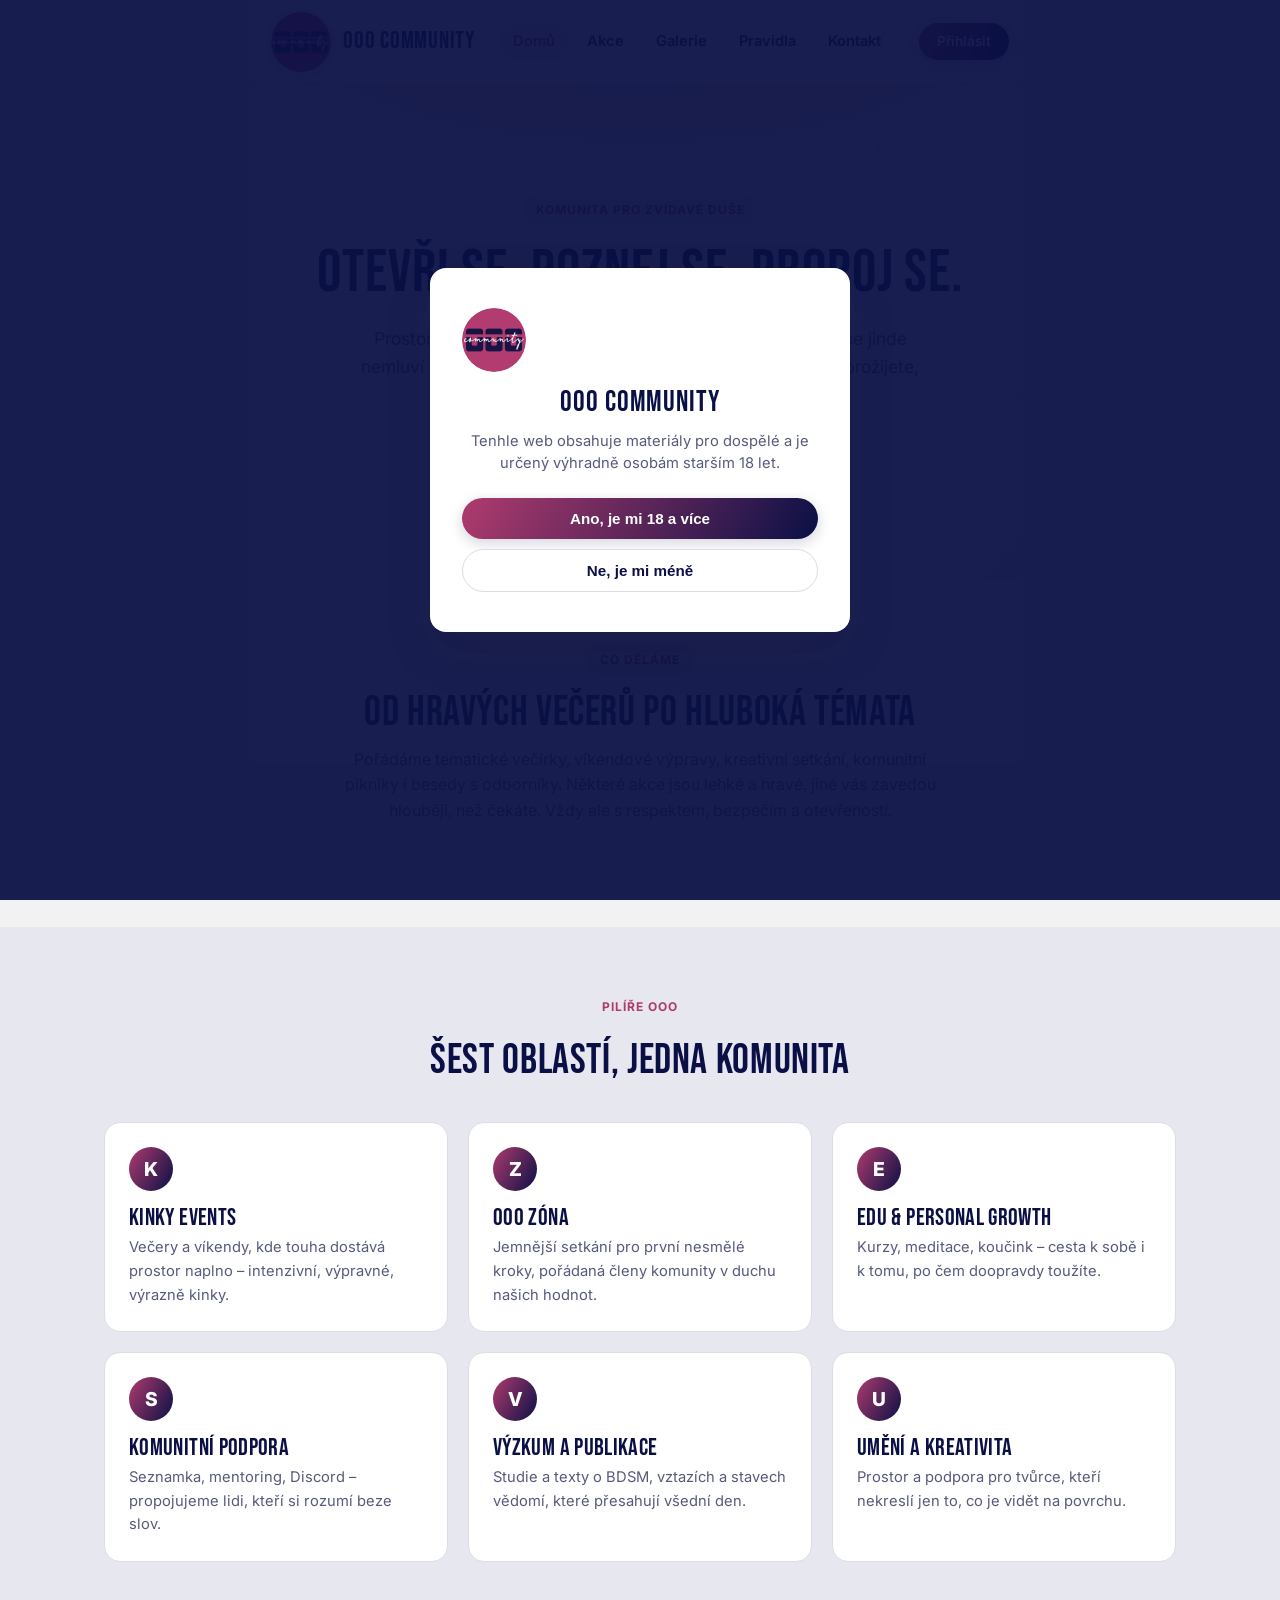
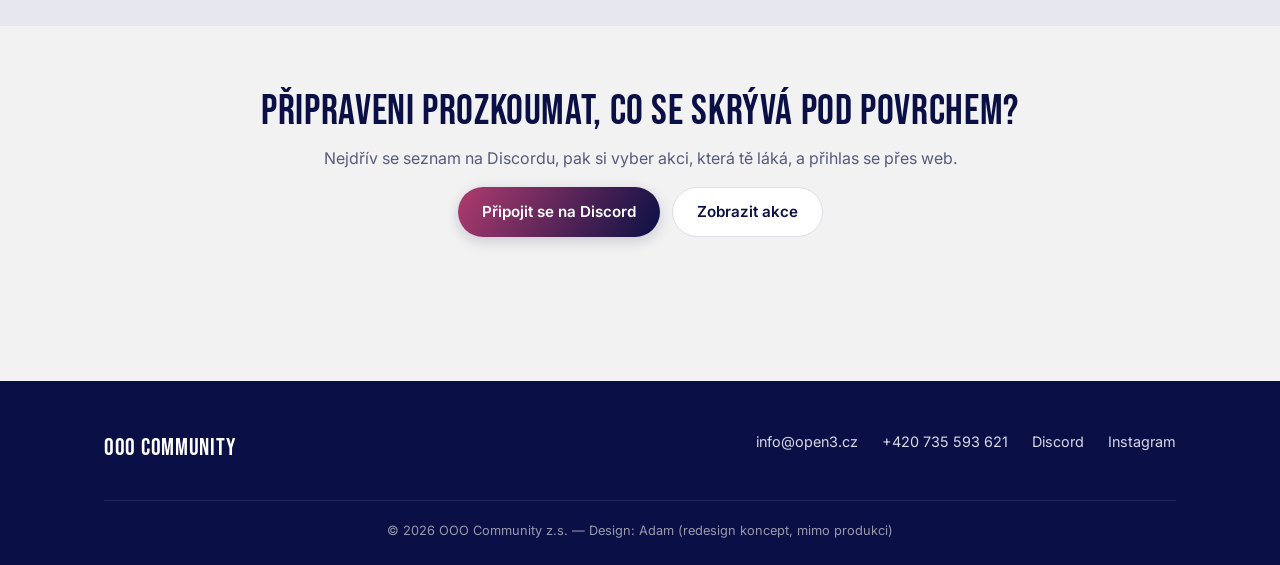
==== commit 8c669b69: "Věková brána při vstupu na web (18+) Celoobrazovkový přehled s logem a potvrzením "je mi 18+", zobra" ====
--- a/index.html
+++ b/index.html
@@ -12,6 +12,7 @@
   <title>OOO Community — Otevři se. Poznej se. Propoj se.</title>
 </head>
 <body>
+  <script src="assets/js/age-gate.js"></script>
 
   <header class="site-header">
     <div class="container">
--- a/assets/css/style.css
+++ b/assets/css/style.css
@@ -405,7 +405,7 @@
 
 /* ---------- Detail page ---------- */
 .detail-hero { padding: 40px 0 80px; }
-.back-link { font-weight: 600; font-size: 0.9rem; display: inline-flex; align-items: center; gap: 6px; margin-bottom: 20px; }
+.back-link { font-weight: 600; font-size: 0.9rem; display: flex; align-items: center; gap: 6px; margin-bottom: 20px; }
 
 .event-description {
   width: 100%;
@@ -672,6 +672,23 @@
 /* ---------- Utility ---------- */
 .hidden { display: none !important; }
 .text-center { text-align: center; }
+
+/* Věková brána (2026-08-27) - stejný vizuální jazyk jako member-modal-overlay níže, jen
+   vyšší z-index (musí být nad úplně vším, i nad lightboxem galerie) a nejde zavřít klikem
+   mimo kartu (žádný "escape" bez potvrzení/odmítnutí). */
+.age-gate-overlay {
+  position: fixed; inset: 0; z-index: 5000;
+  background: rgba(10, 16, 69, 0.94);
+  display: flex; align-items: center; justify-content: center; padding: 20px; box-sizing: border-box;
+}
+.age-gate-card {
+  background: var(--surface); border-radius: var(--radius); padding: 40px 32px;
+  max-width: 420px; width: 100%; text-align: center; box-shadow: var(--shadow-lg);
+}
+.age-gate-logo { width: 64px; height: 64px; border-radius: 999px; margin-bottom: 16px; }
+.age-gate-card h2 { font-family: "Bebas Neue", "Arial Narrow", sans-serif; font-weight: 400; letter-spacing: 0.03em; font-size: 1.8rem; margin: 0 0 12px; color: var(--text); }
+.age-gate-card p { color: var(--text-muted); font-size: 0.92rem; margin: 0 0 24px; line-height: 1.5; }
+.age-gate-actions { display: flex; flex-direction: column; gap: 10px; }
 
 /* ---------- Znovupoužitelné okno detailu člena (Část B, 2026-08-24) ---------- */
 .member-modal-overlay {
@@ -747,10 +764,47 @@
 .epg-group { margin-bottom: 24px; }
 .epg-group-title { font-size: 0.9rem; font-weight: 700; color: var(--primary); text-transform: uppercase; letter-spacing: 0.03em; margin-bottom: 10px; }
 .epg-grid { display: grid; grid-template-columns: repeat(auto-fill, minmax(180px, 1fr)); gap: 12px; }
-.epg-item { display: block; aspect-ratio: 1; border-radius: var(--radius-sm); overflow: hidden; background: var(--bg-alt); }
+.epg-item { display: block; width: 100%; aspect-ratio: 1; border-radius: var(--radius-sm); overflow: hidden; background: var(--bg-alt); border: none; padding: 0; cursor: pointer; }
 .epg-item img { width: 100%; height: 100%; object-fit: cover; display: block; transition: transform .15s; }
 .epg-item:hover img { transform: scale(1.04); }
-.epg-video iframe { width: 100%; height: 100%; border: none; }
+
+/* Lightbox - prohlížení fotek s listováním (2026-08-26, na žádost - "nejde fotkami
+   listovat", klik na fotku otevře okno s prev/next a pásem náhledů). Videa zůstávají
+   mimo lightbox - odkaz otevírá celou stránku Disku v nové záložce (viz komentář u
+   driveVideoViewUrl), ne vestavěný přehrávač v mřížce. */
+.epg-lightbox {
+  position: fixed; inset: 0; z-index: 1000;
+  background: rgba(10, 12, 20, 0.94);
+  display: flex; flex-direction: column; align-items: center; justify-content: center;
+  padding: 20px; box-sizing: border-box;
+}
+.epg-lightbox.hidden { display: none; }
+.epg-lightbox-main-wrap { position: relative; flex: 1 1 auto; width: 100%; max-width: 1400px; display: flex; align-items: center; justify-content: center; min-height: 0; }
+.epg-lightbox-main { max-width: 100%; max-height: 100%; object-fit: contain; border-radius: var(--radius-sm); }
+.epg-lightbox-close, .epg-lightbox-prev, .epg-lightbox-next {
+  position: absolute; background: rgba(255,255,255,0.12); color: #fff; border: none; border-radius: 999px;
+  cursor: pointer; font-size: 1.4rem; line-height: 1; display: flex; align-items: center; justify-content: center;
+}
+.epg-lightbox-close:hover, .epg-lightbox-prev:hover, .epg-lightbox-next:hover { background: rgba(255,255,255,0.25); }
+.epg-lightbox-close { top: 16px; right: 16px; width: 42px; height: 42px; z-index: 2; }
+.epg-lightbox-prev, .epg-lightbox-next { top: 50%; transform: translateY(-50%); width: 52px; height: 52px; }
+.epg-lightbox-prev { left: 8px; }
+.epg-lightbox-next { right: 8px; }
+.epg-lightbox-counter { color: rgba(255,255,255,0.75); font-size: 0.85rem; margin-top: 10px; }
+.epg-lightbox-filmstrip { display: flex; gap: 8px; overflow-x: auto; max-width: 100%; margin-top: 12px; padding: 4px 2px; scroll-behavior: smooth; }
+.epg-lightbox-thumb { width: 64px; height: 64px; flex: 0 0 auto; border-radius: 6px; overflow: hidden; cursor: pointer; opacity: 0.55; border: 2px solid transparent; }
+.epg-lightbox-thumb img { width: 100%; height: 100%; object-fit: cover; display: block; }
+.epg-lightbox-thumb.active { opacity: 1; border-color: var(--primary); }
+.epg-video-placeholder {
+  background: linear-gradient(135deg, var(--primary) 0%, var(--bg-alt) 150%);
+  display: flex; align-items: center; justify-content: center;
+  text-decoration: none;
+}
+.epg-play-icon {
+  width: 52px; height: 52px; border-radius: 999px; background: rgba(255,255,255,0.9);
+  color: var(--primary); display: flex; align-items: center; justify-content: center;
+  font-size: 1.3rem; padding-left: 4px; box-shadow: 0 2px 10px rgba(0,0,0,0.25);
+}
 .epg-note { margin-top: 8px; font-style: italic; }
 .epg-cell { display: flex; flex-direction: column; gap: 6px; }
 .epg-reactions { display: flex; flex-wrap: wrap; gap: 6px; align-items: center; position: relative; }
